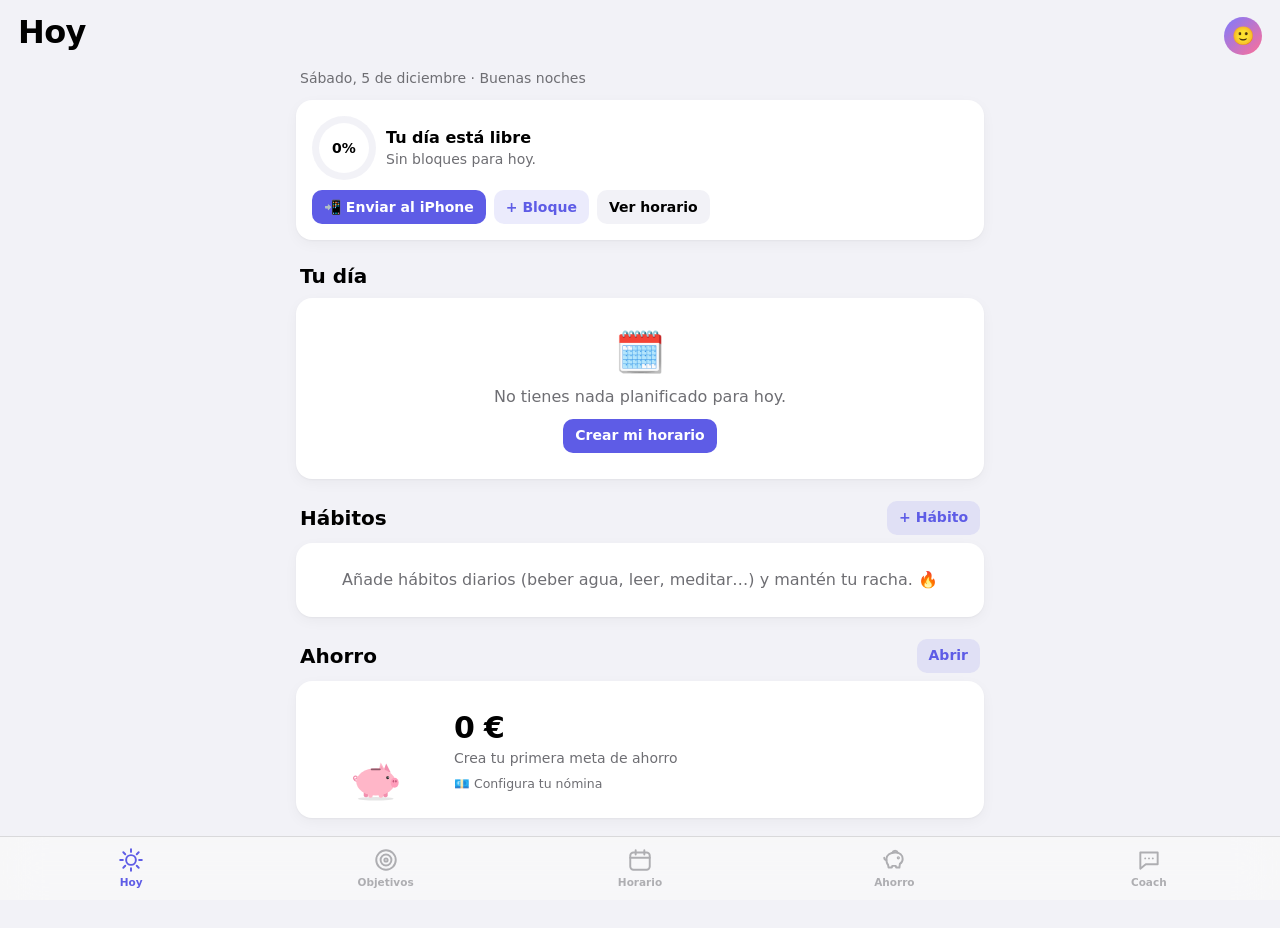
==== index.html @ 3416b12e "Primera versión de Mi Mejor Versión App web instalable (PWA) para iPhone: objetivos con tareas, hora" ====
<!doctype html>
<html lang="es">
<head>
  <meta charset="utf-8">
  <meta name="viewport" content="width=device-width, initial-scale=1, viewport-fit=cover">
  <title>Mi Mejor Versión</title>
  <meta name="description" content="Tus objetivos, tu horario, tu ahorro y tu coach personal.">
  <meta name="apple-mobile-web-app-capable" content="yes">
  <meta name="mobile-web-app-capable" content="yes">
  <meta name="apple-mobile-web-app-status-bar-style" content="default">
  <meta name="apple-mobile-web-app-title" content="Mejor Versión">
  <meta name="theme-color" content="#f2f2f7" media="(prefers-color-scheme: light)">
  <meta name="theme-color" content="#000000" media="(prefers-color-scheme: dark)">
  <link rel="manifest" href="manifest.webmanifest">
  <link rel="apple-touch-icon" href="icons/icon-180.png">
  <link rel="icon" type="image/png" sizes="192x192" href="icons/icon-192.png">
  <link rel="stylesheet" href="css/app.css">
</head>
<body>
  <header class="top">
    <h1 id="titulo">Hoy</h1>
    <a href="#perfil" class="avatar" id="avatar" aria-label="Perfil y ajustes">🙂</a>
  </header>

  <main id="vista" aria-live="polite"></main>

  <nav class="tabs" aria-label="Secciones">
    <a href="#hoy" data-ruta="hoy">
      <svg viewBox="0 0 24 24"><circle cx="12" cy="12" r="4.5"/><path d="M12 2v2.5M12 19.5V22M2 12h2.5M19.5 12H22M4.9 4.9l1.8 1.8M17.3 17.3l1.8 1.8M4.9 19.1l1.8-1.8M17.3 6.7l1.8-1.8"/></svg>
      <span>Hoy</span></a>
    <a href="#objetivos" data-ruta="objetivos">
      <svg viewBox="0 0 24 24"><circle cx="12" cy="12" r="9"/><circle cx="12" cy="12" r="5"/><circle cx="12" cy="12" r="1.5"/></svg>
      <span>Objetivos</span></a>
    <a href="#horario" data-ruta="horario">
      <svg viewBox="0 0 24 24"><rect x="3" y="5" width="18" height="16" rx="3"/><path d="M3 10h18M8 3v4M16 3v4"/></svg>
      <span>Horario</span></a>
    <a href="#ahorro" data-ruta="ahorro">
      <svg viewBox="0 0 24 24"><path d="M5 11c0-3.5 3.6-6 8-6s7 2.5 7 6c0 2-1 3.6-2.6 4.6L17 19h-3l-.4-1.6h-3.2L10 19H7l-.5-2.6C5.6 15.6 5 13.5 5 11z"/><path d="M3 10c0 1.2.8 2 2 2M10.5 5.3c.3-1 1.3-1.8 2.5-1.8s2.2.8 2.5 1.8"/><circle cx="16" cy="10" r=".6"/></svg>
      <span>Ahorro</span></a>
    <a href="#coach" data-ruta="coach">
      <svg viewBox="0 0 24 24"><path d="M4 5h16v11H9l-5 4z"/><path d="M8.5 10.5h.01M12 10.5h.01M15.5 10.5h.01"/></svg>
      <span>Coach</span></a>
  </nav>

  <script type="module" src="js/app.js"></script>
</body>
</html>
---- css/app.css ----
/* ===== Mi Mejor Versión — estilo iOS ===== */
:root {
  --bg: #f2f2f7;
  --card: #ffffff;
  --card2: #f2f2f7;
  --text: #000000;
  --text2: #6e6e73;
  --text3: #aeaeb2;
  --sep: rgba(60, 60, 67, 0.16);
  --accent: #5e5ce6;
  --accent-soft: rgba(94, 92, 230, 0.12);
  --green: #34c759;
  --red: #ff3b30;
  --orange: #ff9f0a;
  --yellow: #ffcc00;
  --tabbar: rgba(249, 249, 249, 0.86);
  --shadow: 0 1px 2px rgba(0, 0, 0, 0.04), 0 4px 14px rgba(0, 0, 0, 0.04);
  --radius: 16px;
  --safe-top: env(safe-area-inset-top, 0px);
  --safe-bottom: env(safe-area-inset-bottom, 0px);
  color-scheme: light;
}
@media (prefers-color-scheme: dark) {
  :root:not([data-tema="claro"]) {
    --bg: #000000; --card: #1c1c1e; --card2: #2c2c2e; --text: #ffffff; --text2: #98989f; --text3: #636366;
    --sep: rgba(84, 84, 88, 0.6); --accent: #7d7aff; --accent-soft: rgba(125, 122, 255, 0.18);
    --tabbar: rgba(22, 22, 24, 0.86); --shadow: none; color-scheme: dark;
  }
}
:root[data-tema="oscuro"] {
  --bg: #000000; --card: #1c1c1e; --card2: #2c2c2e; --text: #ffffff; --text2: #98989f; --text3: #636366;
  --sep: rgba(84, 84, 88, 0.6); --accent: #7d7aff; --accent-soft: rgba(125, 122, 255, 0.18);
  --tabbar: rgba(22, 22, 24, 0.86); --shadow: none; color-scheme: dark;
}

* { box-sizing: border-box; -webkit-tap-highlight-color: transparent; }
html, body { margin: 0; background: var(--bg); color: var(--text); }
body {
  font: 16px/1.4 -apple-system, BlinkMacSystemFont, "SF Pro Text", system-ui, "Segoe UI", Roboto, sans-serif;
  -webkit-font-smoothing: antialiased;
  min-height: 100dvh;
  overscroll-behavior-y: none;
}
body.no-scroll { overflow: hidden; }
a { color: var(--accent); text-decoration: none; }
h1, h2, h3, h4 { margin: 0; }
p { margin: 0 0 8px; }
img, svg { max-width: 100%; }
[hidden] { display: none !important; }
code { font: 13px ui-monospace, Menlo, monospace; background: var(--card2); padding: 1px 5px; border-radius: 5px; }

/* ----- Cabecera ----- */
.top {
  position: sticky; top: 0; z-index: 20;
  display: flex; align-items: flex-end; justify-content: space-between; gap: 12px;
  padding: calc(var(--safe-top) + 10px) 18px 10px;
  background: var(--bg);
}
.top h1 { font-size: 32px; font-weight: 800; letter-spacing: -0.02em; }
.avatar {
  width: 38px; height: 38px; border-radius: 50%; flex: none;
  display: grid; place-items: center; font-size: 18px; font-weight: 700;
  background: linear-gradient(135deg, #7d7aff, #ff6f96); color: #fff;
}

main { padding: 4px 16px calc(96px + var(--safe-bottom)); max-width: 720px; margin: 0 auto; }

/* ----- Barra de pestañas ----- */
.tabs {
  position: fixed; left: 0; right: 0; bottom: 0; z-index: 30;
  display: grid; grid-template-columns: repeat(5, 1fr);
  padding: 6px 4px calc(var(--safe-bottom) + 6px);
  background: var(--tabbar);
  -webkit-backdrop-filter: saturate(180%) blur(20px); backdrop-filter: saturate(180%) blur(20px);
  border-top: 0.5px solid var(--sep);
}
.tabs a { display: flex; flex-direction: column; align-items: center; gap: 2px; color: var(--text3); font-size: 10.5px; font-weight: 600; padding: 4px 0; min-height: 44px; }
.tabs svg { width: 26px; height: 26px; fill: none; stroke: currentColor; stroke-width: 1.8; stroke-linecap: round; stroke-linejoin: round; }
.tabs a.activa { color: var(--accent); }

/* ----- Tarjetas y secciones ----- */
.card { background: var(--card); border-radius: var(--radius); padding: 16px; margin-bottom: 14px; box-shadow: var(--shadow); }
.card.plano { padding: 0; overflow: hidden; }
.seccion { display: flex; align-items: center; justify-content: space-between; margin: 22px 4px 8px; gap: 8px; }
.seccion h2 { font-size: 20px; font-weight: 700; }
.sub { color: var(--text2); font-size: 14px; }
.mini { color: var(--text2); font-size: 12.5px; }
.grande { font-size: 30px; font-weight: 800; letter-spacing: -0.02em; }
.fila { display: flex; align-items: center; gap: 10px; }
.fila.sep { justify-content: space-between; }
.wrap { flex-wrap: wrap; }
.grid2 { display: grid; grid-template-columns: 1fr 1fr; gap: 10px; }
.grid3 { display: grid; grid-template-columns: repeat(3, 1fr); gap: 8px; }
.centro { text-align: center; }
.verde { color: var(--green); } .rojo { color: var(--red); } .naranja { color: var(--orange); }
.vacio { text-align: center; color: var(--text2); padding: 26px 12px; }
.vacio .ico { font-size: 40px; display: block; margin-bottom: 6px; }

/* Listas tipo iOS */
.lista { list-style: none; margin: 0; padding: 0; }
.lista > li { display: flex; align-items: center; gap: 12px; padding: 12px 16px; min-height: 48px; border-bottom: 0.5px solid var(--sep); }
.lista > li:last-child { border-bottom: 0; }
.lista .grow { flex: 1; min-width: 0; }
.lista .t { font-weight: 600; overflow-wrap: anywhere; }
.toque { cursor: pointer; }
.toque:active { background: var(--card2); }

/* ----- Botones ----- */
button { font: inherit; color: inherit; }
.btn {
  display: inline-flex; align-items: center; justify-content: center; gap: 6px;
  min-height: 44px; padding: 10px 18px; border: 0; border-radius: 12px; cursor: pointer;
  background: var(--accent); color: #fff; font-weight: 600; font-size: 16px; text-align: center;
  transition: transform .12s, opacity .12s;
}
.btn:active { transform: scale(0.97); opacity: .85; }
.btn:disabled { opacity: .5; }
.btn.sec { background: var(--accent-soft); color: var(--accent); }
.btn.gris { background: var(--card2); color: var(--text); }
.btn.peligro { background: rgba(255, 59, 48, .12); color: var(--red); }
.btn.verde { background: var(--green); color: #fff; }
.btn.chico { min-height: 34px; padding: 6px 12px; font-size: 14px; border-radius: 10px; }
.btn.ancho { width: 100%; }
.btn-icon { border: 0; background: var(--card2); color: var(--text2); width: 32px; height: 32px; border-radius: 50%; cursor: pointer; display: grid; place-items: center; font-size: 15px; flex: none; }
.acciones { display: flex; gap: 8px; flex-wrap: wrap; margin-top: 10px; }
.fab {
  position: fixed; right: 18px; bottom: calc(var(--safe-bottom) + 76px); z-index: 25;
  width: 56px; height: 56px; border-radius: 50%; border: 0; font-size: 28px; color: #fff; cursor: pointer;
  background: linear-gradient(135deg, #7d7aff, #5e5ce6); box-shadow: 0 6px 20px rgba(94, 92, 230, .4);
}

.chip {
  display: inline-flex; align-items: center; gap: 4px; border: 0; cursor: pointer;
  padding: 7px 12px; border-radius: 999px; background: var(--card); color: var(--text); font-size: 14px; font-weight: 500;
  box-shadow: var(--shadow); white-space: nowrap;
}
.chip.activa { background: var(--accent); color: #fff; }
.chips { display: flex; gap: 8px; overflow-x: auto; padding: 2px 2px 8px; scrollbar-width: none; }
.chips::-webkit-scrollbar { display: none; }
.badge { display: inline-block; font-size: 11.5px; font-weight: 700; padding: 2px 8px; border-radius: 999px; background: var(--accent-soft); color: var(--accent); }
.badge.verde { background: rgba(52, 199, 89, .15); color: var(--green); }
.badge.rojo { background: rgba(255, 59, 48, .14); color: var(--red); }
.badge.naranja { background: rgba(255, 159, 10, .16); color: var(--orange); }

/* Control segmentado */
.seg { display: flex; background: var(--card2); border-radius: 10px; padding: 2px; margin-bottom: 12px; }
.seg button { flex: 1; border: 0; background: none; padding: 7px 4px; border-radius: 8px; font-size: 14px; font-weight: 600; color: var(--text); cursor: pointer; }
.seg button.activa { background: var(--card); box-shadow: 0 1px 4px rgba(0, 0, 0, .12); }

/* ----- Formularios ----- */
.campo { display: block; margin-bottom: 12px; }
.campo > span { display: block; font-size: 13px; font-weight: 600; color: var(--text2); margin: 0 4px 5px; }
input, select, textarea {
  width: 100%; font: inherit; font-size: 16px; color: var(--text);
  background: var(--card2); border: 1px solid transparent; border-radius: 11px; padding: 11px 12px; outline: none;
  -webkit-appearance: none; appearance: none;
}
select { background-image: linear-gradient(45deg, transparent 50%, var(--text2) 50%), linear-gradient(135deg, var(--text2) 50%, transparent 50%); background-position: calc(100% - 18px) 50%, calc(100% - 13px) 50%; background-size: 5px 5px; background-repeat: no-repeat; padding-right: 32px; }
input:focus, select:focus, textarea:focus { border-color: var(--accent); }
textarea { min-height: 84px; resize: vertical; }
input[type="checkbox"] { width: auto; }
.switch { display: flex; align-items: center; justify-content: space-between; gap: 12px; padding: 8px 4px; margin-bottom: 6px; }
.switch input { appearance: none; -webkit-appearance: none; width: 51px; height: 31px; border-radius: 999px; background: var(--card2); position: relative; cursor: pointer; transition: background .2s; padding: 0; border: 0; flex: none; }
.switch input::after { content: ''; position: absolute; top: 2px; left: 2px; width: 27px; height: 27px; border-radius: 50%; background: #fff; box-shadow: 0 2px 4px rgba(0, 0, 0, .2); transition: transform .2s; }
.switch input:checked { background: var(--green); }
.switch input:checked::after { transform: translateX(20px); }

/* Check redondo */
.check { width: 28px; height: 28px; border-radius: 50%; border: 2px solid var(--text3); background: none; flex: none; cursor: pointer; display: grid; place-items: center; color: #fff; font-size: 15px; padding: 0; }
.check.on { background: var(--green); border-color: var(--green); }

/* ----- Progreso ----- */
.barra { height: 8px; border-radius: 999px; background: var(--card2); overflow: hidden; }
.sheet .barra { background: var(--sep); }
.grande .sub { font-weight: 500; letter-spacing: 0; }
.barra > i { display: block; height: 100%; border-radius: inherit; background: var(--accent); transition: width .5s ease; }
.anillo { --p: 0; width: 64px; height: 64px; border-radius: 50%; flex: none; display: grid; place-items: center;
  background: conic-gradient(var(--accent) calc(var(--p) * 1%), var(--card2) 0); }
.anillo > span { width: 50px; height: 50px; border-radius: 50%; background: var(--card); display: grid; place-items: center; font-weight: 800; font-size: 14px; }

/* ----- Línea de tiempo de bloques ----- */
.bloques { display: flex; flex-direction: column; gap: 8px; }
.bloque {
  display: flex; align-items: center; gap: 12px; padding: 12px 14px; border-radius: 14px;
  background: var(--card); box-shadow: var(--shadow); border-left: 5px solid var(--c, var(--accent)); cursor: pointer;
}
.bloque .hora { font-variant-numeric: tabular-nums; font-size: 13px; color: var(--text2); width: 48px; flex: none; line-height: 1.25; }
.bloque .hora b { color: var(--text); font-size: 15px; display: block; }
.bloque .grow { flex: 1; min-width: 0; }
.bloque .t { font-weight: 600; }
.bloque .frase { font-size: 13px; color: var(--text2); font-style: italic; margin-top: 2px; }
.bloque.hecho { opacity: .55; }
.bloque.hecho .t { text-decoration: line-through; }
.bloque.ahora { outline: 2px solid var(--accent); box-shadow: 0 6px 20px rgba(94, 92, 230, .25); }
.bloque .tags { display: flex; gap: 4px; margin-top: 4px; flex-wrap: wrap; }
.etiqueta-ahora { font-size: 11px; font-weight: 800; color: var(--accent); text-transform: uppercase; letter-spacing: .04em; }
.dia-titulo { font-weight: 700; margin: 16px 4px 8px; display: flex; justify-content: space-between; align-items: baseline; }
.dia-titulo.hoy { color: var(--accent); }

/* Disponibilidad */
.franja { display: flex; gap: 6px; align-items: center; margin-bottom: 6px; }
.franja input { padding: 8px; }

/* ----- Coach (chat) ----- */
.chat { display: flex; flex-direction: column; gap: 10px; padding-bottom: 130px; }
.msg { max-width: 86%; padding: 10px 14px; border-radius: 20px; line-height: 1.45; overflow-wrap: anywhere; }
.msg.user { align-self: flex-end; background: var(--accent); color: #fff; border-bottom-right-radius: 6px; }
.msg.model { align-self: flex-start; background: var(--card); border-bottom-left-radius: 6px; box-shadow: var(--shadow); }
.msg.error { align-self: center; background: rgba(255, 59, 48, .12); color: var(--red); font-size: 14px; text-align: center; }
.msg p:last-child { margin-bottom: 0; }
.msg ul, .msg ol { margin: 4px 0 8px; padding-left: 20px; }
.msg h2, .msg h3, .msg h4 { font-size: 16px; margin: 6px 0 4px; }
.accion { margin-top: 8px; padding: 10px; border-radius: 12px; background: var(--card2); font-size: 14px; }
.accion .acciones { margin-top: 6px; }
.accion.aplicada { opacity: .7; }
.escribiendo span { display: inline-block; width: 7px; height: 7px; margin: 0 2px; border-radius: 50%; background: var(--text3); animation: puntos 1.2s infinite; }
.escribiendo span:nth-child(2) { animation-delay: .15s; } .escribiendo span:nth-child(3) { animation-delay: .3s; }
@keyframes puntos { 0%, 60%, 100% { transform: translateY(0); opacity: .5; } 30% { transform: translateY(-5px); opacity: 1; } }
.entrada {
  position: fixed; left: 0; right: 0; bottom: calc(var(--safe-bottom) + 62px); z-index: 24;
  padding: 8px 12px; background: var(--bg);
}
.entrada .chips { padding-bottom: 6px; }
.entrada form { display: flex; gap: 8px; align-items: flex-end; max-width: 720px; margin: 0 auto; }
.entrada textarea { min-height: 44px; max-height: 140px; border-radius: 22px; padding: 11px 16px; resize: none; background: var(--card); box-shadow: var(--shadow); }
.entrada .btn { border-radius: 50%; width: 44px; padding: 0; flex: none; font-size: 20px; }

/* ----- Hoja inferior ----- */
.sheet-back { position: fixed; inset: 0; z-index: 100; background: rgba(0, 0, 0, 0); transition: background .25s; display: flex; align-items: flex-end; justify-content: center; }
.sheet-back.open { background: rgba(0, 0, 0, .38); }
.sheet {
  width: 100%; max-width: 720px; max-height: 92dvh; display: flex; flex-direction: column;
  background: var(--bg); border-radius: 22px 22px 0 0; transform: translateY(100%); transition: transform .28s cubic-bezier(.2, .8, .2, 1);
}
.sheet-back.open .sheet { transform: none; }
.sheet-head { display: flex; align-items: center; justify-content: space-between; gap: 10px; padding: 16px 18px 8px; }
.sheet-head h2 { font-size: 19px; font-weight: 700; }
.sheet-body { overflow-y: auto; padding: 6px 16px calc(var(--safe-bottom) + 22px); -webkit-overflow-scrolling: touch; }

/* ----- Aviso flotante ----- */
.toast {
  position: fixed; left: 50%; top: calc(var(--safe-top) + 12px); z-index: 300; transform: translate(-50%, -30px); opacity: 0;
  background: rgba(30, 30, 32, .94); color: #fff; padding: 12px 18px; border-radius: 16px; font-weight: 600; font-size: 15px;
  max-width: calc(100% - 32px); text-align: center; transition: transform .3s, opacity .3s; pointer-events: none;
}
.toast.show { transform: translate(-50%, 0); opacity: 1; }

/* ----- Ahorro ----- */
.hero-ahorro { display: flex; align-items: center; gap: 14px; }
.hero-ahorro .cerdito-caja { width: 128px; flex: none; margin: 0; }
.metas { display: grid; grid-template-columns: repeat(2, 1fr); gap: 12px; }
.meta { background: var(--card); border-radius: var(--radius); padding: 12px; box-shadow: var(--shadow); cursor: pointer; text-align: center; display: flex; flex-direction: column; gap: 4px; }
.meta .t { font-weight: 700; overflow-wrap: anywhere; }
.cat-barra { display: flex; align-items: center; gap: 10px; margin-bottom: 10px; }
.cat-barra .grow { flex: 1; min-width: 0; }
.cat-barra .barra { margin-top: 4px; height: 6px; }
.regla { display: grid; grid-template-columns: repeat(3, 1fr); gap: 8px; text-align: center; }
.regla > div { background: var(--card2); border-radius: 12px; padding: 10px 6px; }
.regla b { display: block; font-size: 18px; }
.rec { display: flex; gap: 12px; align-items: flex-start; }
.rec .ico { font-size: 26px; line-height: 1; flex: none; }
.rec .t { font-weight: 700; margin-bottom: 2px; }
.rec p { font-size: 14px; color: var(--text2); margin: 0; }
.teclado-cats { display: grid; grid-template-columns: repeat(4, 1fr); gap: 8px; margin-bottom: 12px; }
.teclado-cats button { border: 2px solid transparent; background: var(--card); border-radius: 12px; padding: 8px 2px; font-size: 11px; cursor: pointer; display: flex; flex-direction: column; align-items: center; gap: 2px; color: var(--text); }
.teclado-cats button b { font-size: 22px; font-weight: 400; }
.teclado-cats button.activa { border-color: var(--accent); background: var(--accent-soft); }
.importe-input { font-size: 40px; font-weight: 800; text-align: center; background: none; padding: 4px; }

/* ----- Cerdito ----- */
/* La caja tiene la proporción del dibujo; a escala máxima (1,4) el cerdito la llena justo. */
.cerdito-caja { position: relative; width: 100%; aspect-ratio: 11 / 9; margin: 0 auto; }
.cerdito { position: absolute; inset: 0; display: flex; align-items: flex-end; justify-content: center; }
.cerdito-in { width: calc(100% / 1.4); transform: scale(var(--s, 1)); transform-origin: 50% 100%; transition: transform .7s cubic-bezier(.34, 1.56, .64, 1); }
.cerdito-in svg { display: block; width: 100%; height: auto; overflow: visible; }
.cerdito.rebote .cerdito-in { animation: rebote .7s cubic-bezier(.34, 1.56, .64, 1); }
@keyframes rebote { 0% { transform: scale(calc(var(--s) * .9)); } 45% { transform: scale(calc(var(--s) * 1.12), calc(var(--s) * .92)); } 70% { transform: scale(calc(var(--s) * .97), calc(var(--s) * 1.04)); } 100% { transform: scale(var(--s)); } }
.cerdito.etapa-4 .destellos, .cerdito.etapa-5 .destellos { animation: brillar 1.8s ease-in-out infinite; }
@keyframes brillar { 0%, 100% { opacity: .2; } 50% { opacity: 1; } }
.cerdito.etapa-5 .corona { animation: flotar 2.4s ease-in-out infinite; transform-origin: 152px 20px; }
@keyframes flotar { 0%, 100% { transform: translateY(0) rotate(-3deg); } 50% { transform: translateY(-3px) rotate(3deg); } }
.moneda-cae {
  position: absolute; left: 50%; top: -30px; width: 26px; height: 26px; margin-left: -13px; border-radius: 50%; z-index: 2;
  background: radial-gradient(circle at 35% 35%, #fff2a8, #ffcc33 55%, #e0a52a); color: #b07d16; font-weight: 800; font-size: 14px;
  display: grid; place-items: center; box-shadow: 0 2px 6px rgba(0, 0, 0, .2); animation: caer .65s cubic-bezier(.55, 0, .9, .6) forwards;
}
@keyframes caer { 0% { transform: translateY(-20px) rotateY(0); opacity: 0; } 20% { opacity: 1; } 100% { transform: translateY(46px) rotateY(540deg) scale(.5); opacity: 0; } }
.celebracion { position: fixed; inset: 0; pointer-events: none; z-index: 250; overflow: hidden; }
.celebracion i { position: absolute; top: -12px; width: 9px; height: 14px; border-radius: 2px; animation: confeti 2.4s cubic-bezier(.2, .6, .4, 1) forwards; }
@keyframes confeti { to { transform: translateY(105vh) rotate(var(--r)); opacity: .9; } }

/* ----- Hábitos ----- */
.habitos { display: flex; gap: 10px; overflow-x: auto; padding: 2px 2px 8px; scrollbar-width: none; }
.habitos::-webkit-scrollbar { display: none; }
.habito { flex: none; width: 92px; background: var(--card); border-radius: 16px; padding: 12px 8px; text-align: center; box-shadow: var(--shadow); cursor: pointer; border: 2px solid transparent; }
.habito.on { border-color: var(--green); background: rgba(52, 199, 89, .1); }
.habito .e { font-size: 28px; }
.habito .t { font-size: 12.5px; font-weight: 600; line-height: 1.2; margin: 4px 0 2px; overflow-wrap: anywhere; }
.habito .r { font-size: 12px; color: var(--orange); font-weight: 700; }

/* ----- Guía y textos largos ----- */
.prosa h2 { font-size: 20px; margin: 18px 0 8px; } .prosa h3 { font-size: 17px; margin: 16px 0 6px; } .prosa h4 { font-size: 15px; margin: 12px 0 4px; }
.prosa ol, .prosa ul { padding-left: 22px; margin: 6px 0 10px; } .prosa li { margin-bottom: 6px; }
.prosa .nota, .nota { background: var(--accent-soft); border-radius: 12px; padding: 10px 12px; font-size: 14px; }
.aviso { background: rgba(255, 159, 10, .14); border-radius: 12px; padding: 10px 12px; font-size: 14px; margin-bottom: 10px; }

.cargando { display: flex; align-items: center; justify-content: center; gap: 10px; padding: 24px; color: var(--text2); }
.spinner { width: 22px; height: 22px; border-radius: 50%; border: 3px solid var(--card2); border-top-color: var(--accent); animation: girar .8s linear infinite; }
@keyframes girar { to { transform: rotate(360deg); } }

@media (min-width: 600px) { .metas { grid-template-columns: repeat(3, 1fr); } }

@media (prefers-reduced-motion: reduce) {
  *, *::before, *::after { animation-duration: .01ms !important; animation-iteration-count: 1 !important; transition-duration: .01ms !important; }
  .celebracion { display: none; }
}
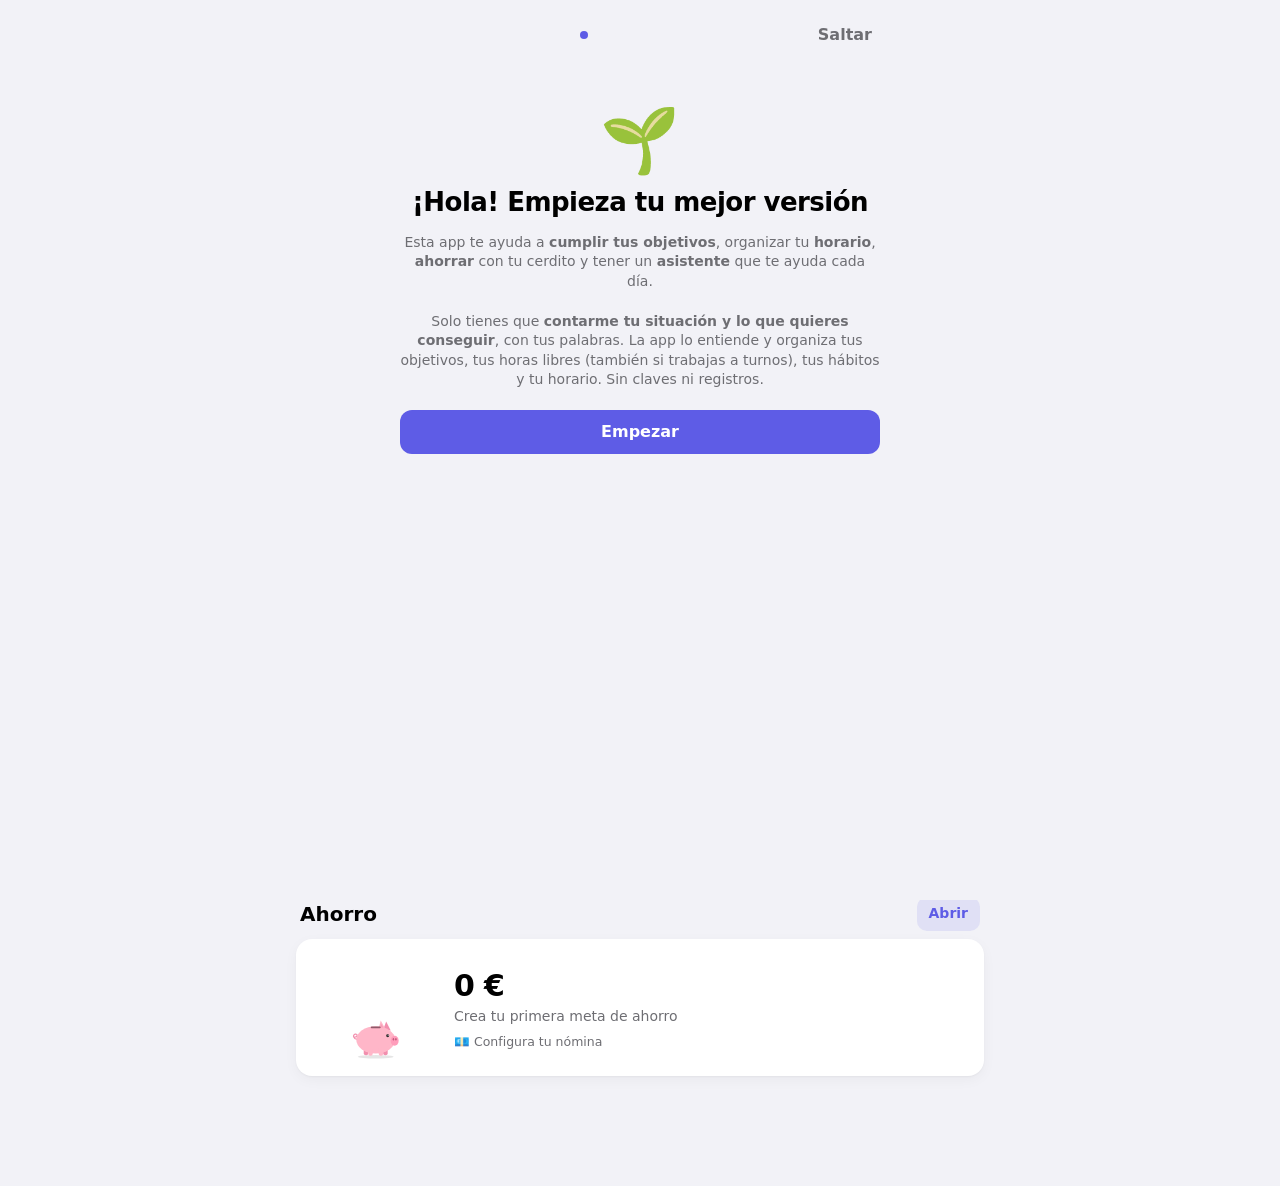
==== commit f17b5b50: "Asistente propio sin IA en lugar del coach de Gemini - js/agente.js entiende órdenes con tus palabra" ====
--- a/index.html
+++ b/index.html
@@ -4,7 +4,7 @@
   <meta charset="utf-8">
   <meta name="viewport" content="width=device-width, initial-scale=1, viewport-fit=cover">
   <title>Mi Mejor Versión</title>
-  <meta name="description" content="Tus objetivos, tu horario, tu ahorro y tu coach personal.">
+  <meta name="description" content="Tus objetivos, tu horario, tu ahorro y tu asistente personal.">
   <meta name="apple-mobile-web-app-capable" content="yes">
   <meta name="mobile-web-app-capable" content="yes">
   <meta name="apple-mobile-web-app-status-bar-style" content="default">
@@ -37,9 +37,9 @@
     <a href="#ahorro" data-ruta="ahorro">
       <svg viewBox="0 0 24 24"><path d="M5 11c0-3.5 3.6-6 8-6s7 2.5 7 6c0 2-1 3.6-2.6 4.6L17 19h-3l-.4-1.6h-3.2L10 19H7l-.5-2.6C5.6 15.6 5 13.5 5 11z"/><path d="M3 10c0 1.2.8 2 2 2M10.5 5.3c.3-1 1.3-1.8 2.5-1.8s2.2.8 2.5 1.8"/><circle cx="16" cy="10" r=".6"/></svg>
       <span>Ahorro</span></a>
-    <a href="#coach" data-ruta="coach">
+    <a href="#asistente" data-ruta="asistente">
       <svg viewBox="0 0 24 24"><path d="M4 5h16v11H9l-5 4z"/><path d="M8.5 10.5h.01M12 10.5h.01M15.5 10.5h.01"/></svg>
-      <span>Coach</span></a>
+      <span>Asistente</span></a>
   </nav>
 
   <script type="module" src="js/app.js"></script>
--- a/css/app.css
+++ b/css/app.css
@@ -165,6 +165,9 @@
 .switch input:checked { background: var(--green); }
 .switch input:checked::after { transform: translateX(20px); }
 
+/* Casilla para elegir qué aplicar (vista previa del plan) */
+.elegir { appearance: auto; -webkit-appearance: checkbox; width: 22px; height: 22px; padding: 0; margin: 1px 0 0; flex: none; accent-color: var(--accent); cursor: pointer; }
+
 /* Check redondo */
 .check { width: 28px; height: 28px; border-radius: 50%; border: 2px solid var(--text3); background: none; flex: none; cursor: pointer; display: grid; place-items: center; color: #fff; font-size: 15px; padding: 0; }
 .check.on { background: var(--green); border-color: var(--green); }
@@ -175,7 +178,7 @@
 .grande .sub { font-weight: 500; letter-spacing: 0; }
 .barra > i { display: block; height: 100%; border-radius: inherit; background: var(--accent); transition: width .5s ease; }
 .anillo { --p: 0; width: 64px; height: 64px; border-radius: 50%; flex: none; display: grid; place-items: center;
-  background: conic-gradient(var(--accent) calc(var(--p) * 1%), var(--card2) 0); }
+  background: conic-gradient(var(--accent) calc(var(--p) * 1%), var(--accent-soft) 0); }
 .anillo > span { width: 50px; height: 50px; border-radius: 50%; background: var(--card); display: grid; place-items: center; font-weight: 800; font-size: 14px; }
 
 /* ----- Línea de tiempo de bloques ----- */
@@ -213,6 +216,10 @@
 .accion { margin-top: 8px; padding: 10px; border-radius: 12px; background: var(--card2); font-size: 14px; }
 .accion .acciones { margin-top: 6px; }
 .accion.aplicada { opacity: .7; }
+.btn-deshacer { border: 0; background: none; color: var(--accent); font-size: 13px; font-weight: 600; cursor: pointer; padding: 2px 0; }
+.respuesta-asistente { margin-top: 10px; background: var(--card2); border-radius: 14px; padding: 10px 12px; font-size: 14px; }
+.respuesta-asistente p:last-child { margin-bottom: 0; }
+.respuesta-asistente ul { padding-left: 18px; margin: 4px 0; }
 .escribiendo span { display: inline-block; width: 7px; height: 7px; margin: 0 2px; border-radius: 50%; background: var(--text3); animation: puntos 1.2s infinite; }
 .escribiendo span:nth-child(2) { animation-delay: .15s; } .escribiendo span:nth-child(3) { animation-delay: .3s; }
 @keyframes puntos { 0%, 60%, 100% { transform: translateY(0); opacity: .5; } 30% { transform: translateY(-5px); opacity: 1; } }
@@ -304,6 +311,79 @@
 .prosa .nota, .nota { background: var(--accent-soft); border-radius: 12px; padding: 10px 12px; font-size: 14px; }
 .aviso { background: rgba(255, 159, 10, .14); border-radius: 12px; padding: 10px 12px; font-size: 14px; margin-bottom: 10px; }
 
+/* ----- Progreso: gráfica, leyenda, logros y calendario ----- */
+.grafica { display: block; width: 100%; height: auto; margin-top: 10px; overflow: visible; }
+.g-rejilla { stroke: var(--sep); stroke-width: 1; }
+.g-eje { fill: var(--text2); font-size: 9px; font-weight: 600; }
+.g-eje.hoy { fill: var(--accent); }
+.g-barra.alta, .leyenda i.alta { fill: var(--green); background: var(--green); }
+.g-barra.media, .leyenda i.media { fill: var(--accent); background: var(--accent); }
+.g-barra.baja, .leyenda i.baja { fill: var(--orange); background: var(--orange); }
+.g-vacio { fill: var(--text3); }
+.g-linea { fill: none; stroke: var(--text); stroke-width: 2; stroke-linecap: round; stroke-linejoin: round; opacity: .55; }
+.leyenda { display: flex; flex-wrap: wrap; gap: 4px 12px; margin-top: 8px; font-size: 12px; color: var(--text2); }
+.leyenda span { display: inline-flex; align-items: center; gap: 5px; }
+.leyenda i { width: 10px; height: 10px; border-radius: 3px; display: inline-block; }
+.leyenda i.linea { height: 2px; border-radius: 2px; width: 14px; background: var(--text); opacity: .55; }
+.regla .mini { display: block; }
+
+.medallas { display: grid; grid-template-columns: repeat(3, 1fr); gap: 10px; }
+.medalla { background: var(--card); border-radius: var(--radius); padding: 12px 6px; text-align: center; box-shadow: var(--shadow); }
+.medalla .ico { font-size: 32px; line-height: 1.1; }
+.medalla .t { font-weight: 700; font-size: 13px; margin: 4px 0 2px; overflow-wrap: anywhere; }
+.medalla .mini { font-size: 11px; line-height: 1.25; }
+.medalla.bloqueada .ico { filter: grayscale(1); opacity: .35; }
+.medalla.bloqueada .t { color: var(--text2); }
+
+.calendario { display: grid; grid-template-columns: repeat(7, 1fr); gap: 6px; text-align: center; }
+.calendario > b { font-size: 12px; color: var(--text2); }
+.cal-dia { aspect-ratio: 1; border: 0; border-radius: 50%; background: var(--card2); color: var(--text); font-size: 14px; font-weight: 600; cursor: pointer; padding: 0; }
+.cal-dia.on { background: var(--green); color: #fff; }
+.cal-dia.hoy { outline: 2px solid var(--accent); outline-offset: 1px; }
+.cal-dia.antes:not(.on) { background: none; color: var(--text3); }
+.cal-dia:disabled { background: none; color: var(--text3); cursor: default; }
+
+.aviso-card { border-left: 5px solid var(--accent); }
+.aviso-card.naranja { border-left-color: var(--orange); }
+
+/* ----- Modo concentración ----- */
+.foco, .bienvenida {
+  position: fixed; inset: 0; z-index: 90; background: var(--bg); overflow-y: auto;
+  padding: calc(var(--safe-top) + 16px) 20px calc(var(--safe-bottom) + 24px);
+}
+.foco { z-index: 150; display: flex; align-items: center; justify-content: center; }
+.foco-cerrar { position: absolute; top: calc(var(--safe-top) + 14px); right: 16px; }
+.foco-centro { width: 100%; max-width: 420px; text-align: center; display: flex; flex-direction: column; align-items: center; gap: 12px; }
+.foco-titulo { font-size: 26px; font-weight: 800; letter-spacing: -0.02em; overflow-wrap: anywhere; }
+.foco-opciones { display: flex; flex-direction: column; gap: 10px; width: 100%; margin-top: 8px; }
+.foco-anillo { --p: 0; width: 240px; height: 240px; flex: none; border-radius: 50%; display: grid; place-items: center; margin: 10px 0;
+  background: conic-gradient(var(--accent) calc(var(--p) * 1%), var(--accent-soft) 0); }
+.foco-anillo.descanso { background: conic-gradient(var(--green) calc(var(--p) * 1%), var(--accent-soft) 0); }
+.foco-tiempo { width: 208px; height: 208px; border-radius: 50%; background: var(--bg); display: grid; place-items: center;
+  font-size: 58px; font-weight: 800; font-variant-numeric: tabular-nums; letter-spacing: -0.03em; }
+
+/* ----- Bienvenida ----- */
+.b-arriba { display: flex; align-items: center; justify-content: space-between; gap: 10px; max-width: 480px; margin: 0 auto 18px; }
+.b-puntos { display: flex; gap: 6px; }
+.b-puntos i { width: 8px; height: 8px; border-radius: 50%; background: var(--card2); }
+.b-puntos i.on { background: var(--accent); }
+.b-saltar { border: 0; background: none; color: var(--text2); font-weight: 600; cursor: pointer; padding: 8px; }
+.b-cuerpo { max-width: 480px; margin: 0 auto; text-align: center; display: flex; flex-direction: column; gap: 12px; }
+.b-cuerpo h2 { font-size: 26px; font-weight: 800; letter-spacing: -0.02em; }
+.b-cuerpo .campo { text-align: left; margin: 0; }
+.b-ico { font-size: 64px; line-height: 1; margin-top: 4vh; }
+.b-opciones { display: flex; flex-direction: column; gap: 8px; }
+.b-opcion { border: 2px solid transparent; background: var(--card); border-radius: 14px; padding: 12px 14px; text-align: left; cursor: pointer;
+  display: flex; flex-direction: column; gap: 2px; box-shadow: var(--shadow); color: var(--text); }
+.b-opcion.activa { border-color: var(--accent); background: var(--accent-soft); }
+
+/* ----- Aviso de versión nueva ----- */
+.banner-version {
+  position: fixed; left: 50%; transform: translateX(-50%); bottom: calc(var(--safe-bottom) + 74px); z-index: 60;
+  border: 0; border-radius: 999px; padding: 12px 20px; background: var(--accent); color: #fff; font-size: 15px; cursor: pointer;
+  box-shadow: 0 6px 20px rgba(94, 92, 230, .4); white-space: nowrap; max-width: calc(100% - 32px);
+}
+
 .cargando { display: flex; align-items: center; justify-content: center; gap: 10px; padding: 24px; color: var(--text2); }
 .spinner { width: 22px; height: 22px; border-radius: 50%; border: 3px solid var(--card2); border-top-color: var(--accent); animation: girar .8s linear infinite; }
 @keyframes girar { to { transform: rotate(360deg); } }
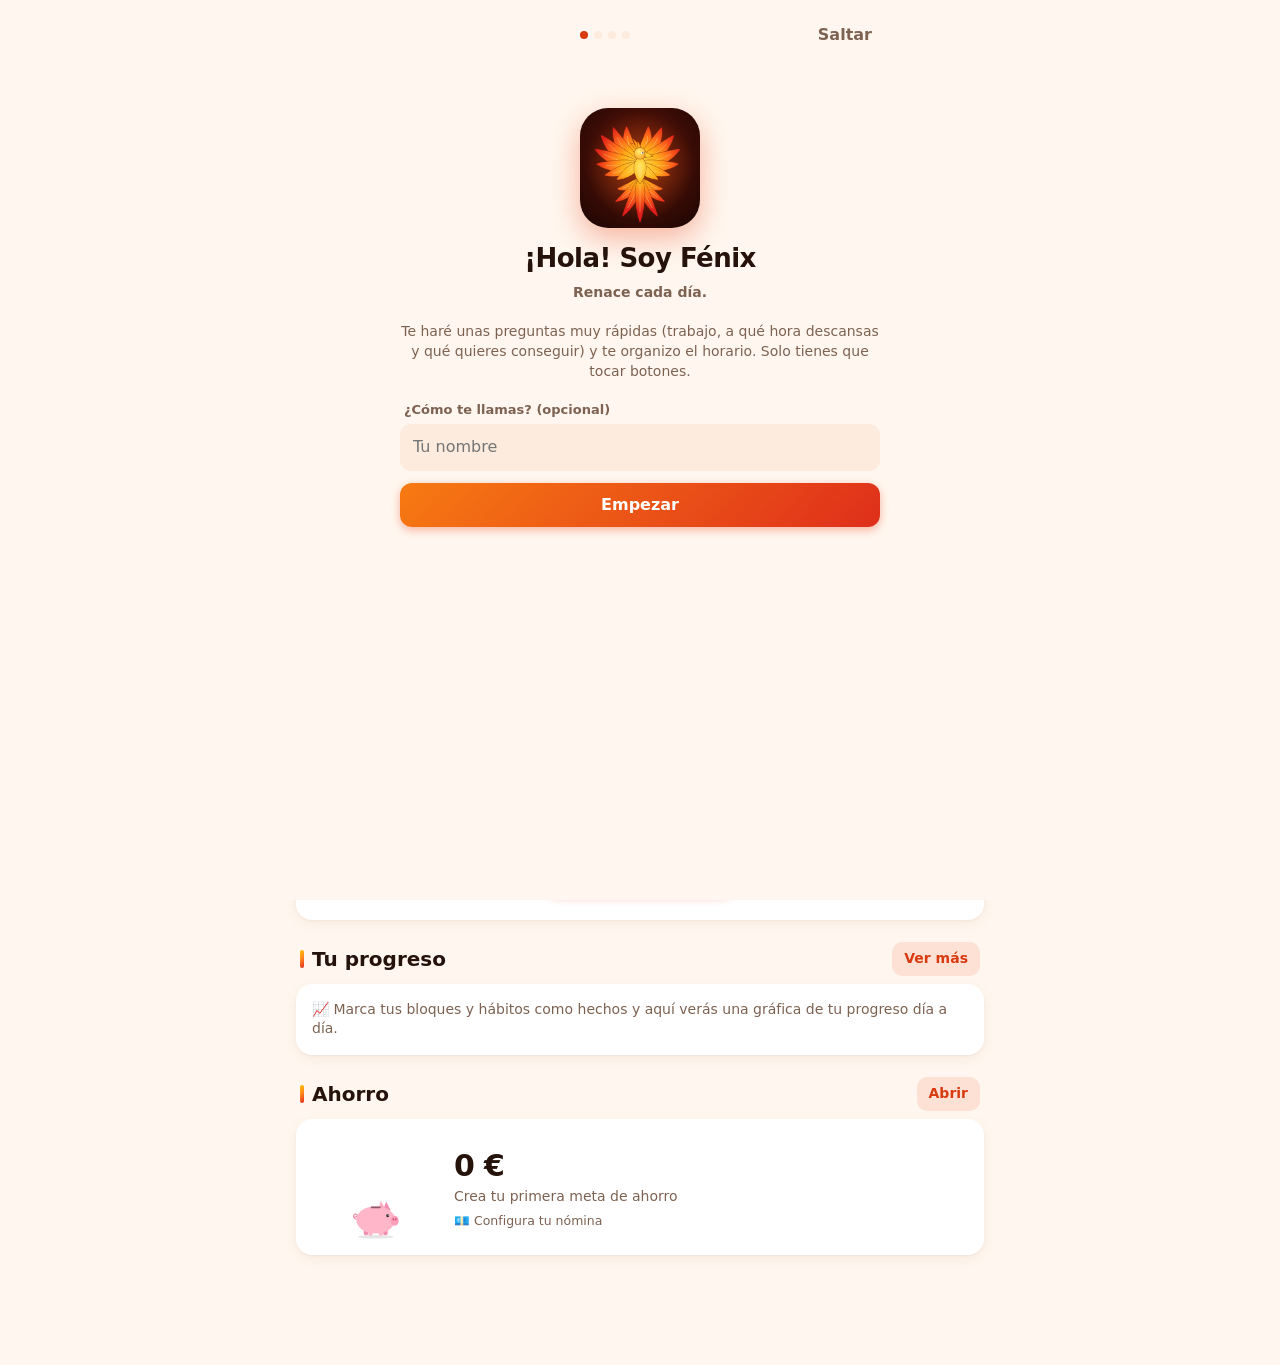
==== commit 08988f9d: "App renombrada a Fénix: logo de fénix, paleta de fuego y rediseño visual Co-Authored-By: Claude Sonn" ====
--- a/index.html
+++ b/index.html
@@ -3,22 +3,26 @@
 <head>
   <meta charset="utf-8">
   <meta name="viewport" content="width=device-width, initial-scale=1, viewport-fit=cover">
-  <title>Mi Mejor Versión</title>
-  <meta name="description" content="Tus objetivos, tu horario, tu ahorro y tu asistente personal.">
+  <title>Fénix</title>
+  <meta name="description" content="Fénix: renace cada día. Tus objetivos, tu horario, tu ahorro y tu asistente personal.">
   <meta name="apple-mobile-web-app-capable" content="yes">
   <meta name="mobile-web-app-capable" content="yes">
   <meta name="apple-mobile-web-app-status-bar-style" content="default">
-  <meta name="apple-mobile-web-app-title" content="Mejor Versión">
-  <meta name="theme-color" content="#f2f2f7" media="(prefers-color-scheme: light)">
-  <meta name="theme-color" content="#000000" media="(prefers-color-scheme: dark)">
+  <meta name="apple-mobile-web-app-title" content="Fénix">
+  <meta name="theme-color" content="#fff7ef" media="(prefers-color-scheme: light)">
+  <meta name="theme-color" content="#130a07" media="(prefers-color-scheme: dark)">
   <link rel="manifest" href="manifest.webmanifest">
   <link rel="apple-touch-icon" href="icons/icon-180.png">
+  <link rel="icon" type="image/svg+xml" href="icons/fenix.svg">
   <link rel="icon" type="image/png" sizes="192x192" href="icons/icon-192.png">
   <link rel="stylesheet" href="css/app.css">
 </head>
 <body>
   <header class="top">
-    <h1 id="titulo">Hoy</h1>
+    <div class="marca">
+      <img src="icons/icon-192.png" alt="" width="46" height="46">
+      <div><span class="nombre">FÉNIX</span><h1 id="titulo">Hoy</h1></div>
+    </div>
     <a href="#perfil" class="avatar" id="avatar" aria-label="Perfil y ajustes">🙂</a>
   </header>
 
@@ -26,7 +30,7 @@
 
   <nav class="tabs" aria-label="Secciones">
     <a href="#hoy" data-ruta="hoy">
-      <svg viewBox="0 0 24 24"><circle cx="12" cy="12" r="4.5"/><path d="M12 2v2.5M12 19.5V22M2 12h2.5M19.5 12H22M4.9 4.9l1.8 1.8M17.3 17.3l1.8 1.8M4.9 19.1l1.8-1.8M17.3 6.7l1.8-1.8"/></svg>
+      <svg viewBox="0 0 24 24"><path d="M12 2.5c.6 3.3 5.5 5.6 5.5 10.4a5.5 5.5 0 0 1-11 0c0-2.2 1-3.6 2.1-4.7.2 1.6.9 2.5 1.8 2.9C10.2 8.6 10.4 5 12 2.5z"/><path d="M12 21c-1.5 0-2.6-1.1-2.6-2.5 0-1.5 1.4-2.4 2.6-4 1.2 1.6 2.6 2.5 2.6 4 0 1.4-1.1 2.5-2.6 2.5z"/></svg>
       <span>Hoy</span></a>
     <a href="#objetivos" data-ruta="objetivos">
       <svg viewBox="0 0 24 24"><circle cx="12" cy="12" r="9"/><circle cx="12" cy="12" r="5"/><circle cx="12" cy="12" r="1.5"/></svg>
--- a/css/app.css
+++ b/css/app.css
@@ -1,20 +1,23 @@
-/* ===== Mi Mejor Versión — estilo iOS ===== */
+/* ===== Fénix — estilo iOS con paleta de fuego (rojo, naranja y amarillo) ===== */
 :root {
-  --bg: #f2f2f7;
+  --bg: #fff7ef;
   --card: #ffffff;
-  --card2: #f2f2f7;
-  --text: #000000;
-  --text2: #6e6e73;
-  --text3: #aeaeb2;
-  --sep: rgba(60, 60, 67, 0.16);
-  --accent: #5e5ce6;
-  --accent-soft: rgba(94, 92, 230, 0.12);
-  --green: #34c759;
-  --red: #ff3b30;
-  --orange: #ff9f0a;
-  --yellow: #ffcc00;
-  --tabbar: rgba(249, 249, 249, 0.86);
-  --shadow: 0 1px 2px rgba(0, 0, 0, 0.04), 0 4px 14px rgba(0, 0, 0, 0.04);
+  --card2: #fdebdd;
+  --text: #24120b;
+  --text2: #7d6252;
+  --text3: #c4a999;
+  --sep: rgba(140, 70, 30, 0.15);
+  --accent: #d93a10;
+  --accent-soft: rgba(232, 67, 26, 0.12);
+  --green: #2fa84f;
+  --red: #e0201b;
+  --orange: #ff8a1f;
+  --yellow: #f5b700;
+  --grad-fuego: linear-gradient(135deg, #ffc400 0%, #ff8a1f 45%, #e8281e 100%);
+  --grad-btn: linear-gradient(135deg, #f77a12, #df2f1b);
+  --sombra-fuego: rgba(232, 67, 26, .38);
+  --tabbar: rgba(255, 250, 244, 0.88);
+  --shadow: 0 1px 2px rgba(120, 50, 10, 0.05), 0 4px 14px rgba(160, 70, 20, 0.07);
   --radius: 16px;
   --safe-top: env(safe-area-inset-top, 0px);
   --safe-bottom: env(safe-area-inset-bottom, 0px);
@@ -22,15 +25,17 @@
 }
 @media (prefers-color-scheme: dark) {
   :root:not([data-tema="claro"]) {
-    --bg: #000000; --card: #1c1c1e; --card2: #2c2c2e; --text: #ffffff; --text2: #98989f; --text3: #636366;
-    --sep: rgba(84, 84, 88, 0.6); --accent: #7d7aff; --accent-soft: rgba(125, 122, 255, 0.18);
-    --tabbar: rgba(22, 22, 24, 0.86); --shadow: none; color-scheme: dark;
+    --bg: #130a07; --card: #211410; --card2: #301e17; --text: #fff3ea; --text2: #bda594; --text3: #75594a;
+    --sep: rgba(255, 170, 120, 0.2); --accent: #ff7a3d; --accent-soft: rgba(255, 122, 61, 0.2);
+    --green: #3fcf6a; --red: #ff5a4a; --yellow: #ffcf33;
+    --tabbar: rgba(26, 14, 10, 0.88); --shadow: none; color-scheme: dark;
   }
 }
 :root[data-tema="oscuro"] {
-  --bg: #000000; --card: #1c1c1e; --card2: #2c2c2e; --text: #ffffff; --text2: #98989f; --text3: #636366;
-  --sep: rgba(84, 84, 88, 0.6); --accent: #7d7aff; --accent-soft: rgba(125, 122, 255, 0.18);
-  --tabbar: rgba(22, 22, 24, 0.86); --shadow: none; color-scheme: dark;
+  --bg: #130a07; --card: #211410; --card2: #301e17; --text: #fff3ea; --text2: #bda594; --text3: #75594a;
+  --sep: rgba(255, 170, 120, 0.2); --accent: #ff7a3d; --accent-soft: rgba(255, 122, 61, 0.2);
+  --green: #3fcf6a; --red: #ff5a4a; --yellow: #ffcf33;
+  --tabbar: rgba(26, 14, 10, 0.88); --shadow: none; color-scheme: dark;
 }
 
 * { box-sizing: border-box; -webkit-tap-highlight-color: transparent; }
@@ -56,11 +61,15 @@
   padding: calc(var(--safe-top) + 10px) 18px 10px;
   background: var(--bg);
 }
-.top h1 { font-size: 32px; font-weight: 800; letter-spacing: -0.02em; }
+.top::after { content: ''; position: absolute; left: 0; right: 0; bottom: 0; height: 3px; background: var(--grad-fuego); opacity: .9; }
+.marca { display: flex; align-items: center; gap: 12px; min-width: 0; }
+.marca img { width: 46px; height: 46px; border-radius: 12px; flex: none; box-shadow: 0 3px 10px var(--sombra-fuego); }
+.marca .nombre { display: block; font-size: 11px; font-weight: 800; letter-spacing: .22em; background: var(--grad-fuego); -webkit-background-clip: text; background-clip: text; color: transparent; }
+.top h1 { font-size: 30px; font-weight: 800; letter-spacing: -0.02em; line-height: 1.1; }
 .avatar {
   width: 38px; height: 38px; border-radius: 50%; flex: none;
   display: grid; place-items: center; font-size: 18px; font-weight: 700;
-  background: linear-gradient(135deg, #7d7aff, #ff6f96); color: #fff;
+  background: var(--grad-fuego); color: #fff; box-shadow: 0 3px 10px var(--sombra-fuego);
 }
 
 main { padding: 4px 16px calc(96px + var(--safe-bottom)); max-width: 720px; margin: 0 auto; }
@@ -77,12 +86,14 @@
 .tabs a { display: flex; flex-direction: column; align-items: center; gap: 2px; color: var(--text3); font-size: 10.5px; font-weight: 600; padding: 4px 0; min-height: 44px; }
 .tabs svg { width: 26px; height: 26px; fill: none; stroke: currentColor; stroke-width: 1.8; stroke-linecap: round; stroke-linejoin: round; }
 .tabs a.activa { color: var(--accent); }
+.tabs a.activa svg { filter: drop-shadow(0 2px 5px var(--sombra-fuego)); }
 
 /* ----- Tarjetas y secciones ----- */
 .card { background: var(--card); border-radius: var(--radius); padding: 16px; margin-bottom: 14px; box-shadow: var(--shadow); }
 .card.plano { padding: 0; overflow: hidden; }
 .seccion { display: flex; align-items: center; justify-content: space-between; margin: 22px 4px 8px; gap: 8px; }
 .seccion h2 { font-size: 20px; font-weight: 700; }
+.seccion h2::before { content: ''; display: inline-block; width: 4px; height: .9em; margin-right: 8px; border-radius: 2px; background: var(--grad-fuego); vertical-align: -.1em; }
 .sub { color: var(--text2); font-size: 14px; }
 .mini { color: var(--text2); font-size: 12.5px; }
 .grande { font-size: 30px; font-weight: 800; letter-spacing: -0.02em; }
@@ -110,15 +121,16 @@
 .btn {
   display: inline-flex; align-items: center; justify-content: center; gap: 6px;
   min-height: 44px; padding: 10px 18px; border: 0; border-radius: 12px; cursor: pointer;
-  background: var(--accent); color: #fff; font-weight: 600; font-size: 16px; text-align: center;
+  background: var(--grad-btn); color: #fff; font-weight: 600; font-size: 16px; text-align: center;
+  box-shadow: 0 3px 10px var(--sombra-fuego);
   transition: transform .12s, opacity .12s;
 }
 .btn:active { transform: scale(0.97); opacity: .85; }
 .btn:disabled { opacity: .5; }
-.btn.sec { background: var(--accent-soft); color: var(--accent); }
-.btn.gris { background: var(--card2); color: var(--text); }
-.btn.peligro { background: rgba(255, 59, 48, .12); color: var(--red); }
-.btn.verde { background: var(--green); color: #fff; }
+.btn.sec { background: var(--accent-soft); color: var(--accent); box-shadow: none; }
+.btn.gris { background: var(--card2); color: var(--text); box-shadow: none; }
+.btn.peligro { background: rgba(255, 59, 48, .12); color: var(--red); box-shadow: none; }
+.btn.verde { background: var(--green); color: #fff; box-shadow: none; }
 .btn.chico { min-height: 34px; padding: 6px 12px; font-size: 14px; border-radius: 10px; }
 .btn.ancho { width: 100%; }
 .btn-icon { border: 0; background: var(--card2); color: var(--text2); width: 32px; height: 32px; border-radius: 50%; cursor: pointer; display: grid; place-items: center; font-size: 15px; flex: none; }
@@ -126,7 +138,7 @@
 .fab {
   position: fixed; right: 18px; bottom: calc(var(--safe-bottom) + 76px); z-index: 25;
   width: 56px; height: 56px; border-radius: 50%; border: 0; font-size: 28px; color: #fff; cursor: pointer;
-  background: linear-gradient(135deg, #7d7aff, #5e5ce6); box-shadow: 0 6px 20px rgba(94, 92, 230, .4);
+  background: var(--grad-btn); box-shadow: 0 6px 20px var(--sombra-fuego);
 }
 
 .chip {
@@ -134,7 +146,7 @@
   padding: 7px 12px; border-radius: 999px; background: var(--card); color: var(--text); font-size: 14px; font-weight: 500;
   box-shadow: var(--shadow); white-space: nowrap;
 }
-.chip.activa { background: var(--accent); color: #fff; }
+.chip.activa { background: var(--grad-btn); color: #fff; }
 .chips { display: flex; gap: 8px; overflow-x: auto; padding: 2px 2px 8px; scrollbar-width: none; }
 .chips::-webkit-scrollbar { display: none; }
 .badge { display: inline-block; font-size: 11.5px; font-weight: 700; padding: 2px 8px; border-radius: 999px; background: var(--accent-soft); color: var(--accent); }
@@ -176,9 +188,9 @@
 .barra { height: 8px; border-radius: 999px; background: var(--card2); overflow: hidden; }
 .sheet .barra { background: var(--sep); }
 .grande .sub { font-weight: 500; letter-spacing: 0; }
-.barra > i { display: block; height: 100%; border-radius: inherit; background: var(--accent); transition: width .5s ease; }
+.barra > i { display: block; height: 100%; border-radius: inherit; background: linear-gradient(90deg, #ffb800, #ff7a1a 55%, #e8281e); transition: width .5s ease; }
 .anillo { --p: 0; width: 64px; height: 64px; border-radius: 50%; flex: none; display: grid; place-items: center;
-  background: conic-gradient(var(--accent) calc(var(--p) * 1%), var(--accent-soft) 0); }
+  background: conic-gradient(#ffb800 0, #ff7a1a calc(var(--p) * .55%), #e8281e calc(var(--p) * 1%), var(--accent-soft) 0); }
 .anillo > span { width: 50px; height: 50px; border-radius: 50%; background: var(--card); display: grid; place-items: center; font-weight: 800; font-size: 14px; }
 
 /* ----- Línea de tiempo de bloques ----- */
@@ -194,7 +206,7 @@
 .bloque .frase { font-size: 13px; color: var(--text2); font-style: italic; margin-top: 2px; }
 .bloque.hecho { opacity: .55; }
 .bloque.hecho .t { text-decoration: line-through; }
-.bloque.ahora { outline: 2px solid var(--accent); box-shadow: 0 6px 20px rgba(94, 92, 230, .25); }
+.bloque.ahora { outline: 2px solid var(--accent); box-shadow: 0 6px 20px var(--sombra-fuego); }
 .bloque .tags { display: flex; gap: 4px; margin-top: 4px; flex-wrap: wrap; }
 .etiqueta-ahora { font-size: 11px; font-weight: 800; color: var(--accent); text-transform: uppercase; letter-spacing: .04em; }
 .dia-titulo { font-weight: 700; margin: 16px 4px 8px; display: flex; justify-content: space-between; align-items: baseline; }
@@ -318,7 +330,7 @@
 .g-eje.hoy { fill: var(--accent); }
 .g-barra.alta, .leyenda i.alta { fill: var(--green); background: var(--green); }
 .g-barra.media, .leyenda i.media { fill: var(--accent); background: var(--accent); }
-.g-barra.baja, .leyenda i.baja { fill: var(--orange); background: var(--orange); }
+.g-barra.baja, .leyenda i.baja { fill: var(--yellow); background: var(--yellow); }
 .g-vacio { fill: var(--text3); }
 .g-linea { fill: none; stroke: var(--text); stroke-width: 2; stroke-linecap: round; stroke-linejoin: round; opacity: .55; }
 .leyenda { display: flex; flex-wrap: wrap; gap: 4px 12px; margin-top: 8px; font-size: 12px; color: var(--text2); }
@@ -343,8 +355,8 @@
 .cal-dia.antes:not(.on) { background: none; color: var(--text3); }
 .cal-dia:disabled { background: none; color: var(--text3); cursor: default; }
 
-.aviso-card { border-left: 5px solid var(--accent); }
-.aviso-card.naranja { border-left-color: var(--orange); }
+.aviso-card { border-left: 5px solid var(--accent); background: linear-gradient(90deg, var(--accent-soft), transparent 55%), var(--card); }
+.aviso-card.naranja { border-left-color: var(--yellow); }
 
 /* ----- Modo concentración ----- */
 .foco, .bienvenida {
@@ -357,7 +369,7 @@
 .foco-titulo { font-size: 26px; font-weight: 800; letter-spacing: -0.02em; overflow-wrap: anywhere; }
 .foco-opciones { display: flex; flex-direction: column; gap: 10px; width: 100%; margin-top: 8px; }
 .foco-anillo { --p: 0; width: 240px; height: 240px; flex: none; border-radius: 50%; display: grid; place-items: center; margin: 10px 0;
-  background: conic-gradient(var(--accent) calc(var(--p) * 1%), var(--accent-soft) 0); }
+  background: conic-gradient(#ffb800 0, #ff7a1a calc(var(--p) * .55%), #e8281e calc(var(--p) * 1%), var(--accent-soft) 0); }
 .foco-anillo.descanso { background: conic-gradient(var(--green) calc(var(--p) * 1%), var(--accent-soft) 0); }
 .foco-tiempo { width: 208px; height: 208px; border-radius: 50%; background: var(--bg); display: grid; place-items: center;
   font-size: 58px; font-weight: 800; font-variant-numeric: tabular-nums; letter-spacing: -0.03em; }
@@ -372,16 +384,65 @@
 .b-cuerpo h2 { font-size: 26px; font-weight: 800; letter-spacing: -0.02em; }
 .b-cuerpo .campo { text-align: left; margin: 0; }
 .b-ico { font-size: 64px; line-height: 1; margin-top: 4vh; }
+.b-logo { width: 120px; height: 120px; border-radius: 28px; margin: 4vh auto 0; box-shadow: 0 10px 30px var(--sombra-fuego); display: block; }
 .b-opciones { display: flex; flex-direction: column; gap: 8px; }
 .b-opcion { border: 2px solid transparent; background: var(--card); border-radius: 14px; padding: 12px 14px; text-align: left; cursor: pointer;
   display: flex; flex-direction: column; gap: 2px; box-shadow: var(--shadow); color: var(--text); }
 .b-opcion.activa { border-color: var(--accent); background: var(--accent-soft); }
 
+/* ----- Cuestionario paso a paso ----- */
+.en-pruebas { border: 1.5px dashed var(--sep); box-shadow: none; }
+.habito-cat { padding: 12px 0; border-bottom: 0.5px solid var(--sep); }
+.habito-cat:last-child { border-bottom: 0; }
+.habito-cat .t { font-weight: 700; }
+.habito-cat .tags { display: flex; gap: 4px; margin-top: 4px; flex-wrap: wrap; }
+.habito-cat-emoji { font-size: 28px; line-height: 1; flex: none; }
+.elegir-momento { margin-top: 10px; padding: 10px; background: var(--card2); border-radius: 12px; }
+.elegir-momento .opciones-chip { margin-top: 6px; }
+.pensamiento { padding: 12px 14px; margin-bottom: 8px; }
+.dia-check { position: relative; cursor: pointer; }
+.dia-check input { position: absolute; opacity: 0; width: 1px; height: 1px; }
+.dia-check span { display: grid; place-items: center; min-height: 44px; border: 2px solid var(--sep); border-radius: 12px; font-weight: 700; background: var(--card); }
+.dia-check input:checked + span { background: var(--accent); border-color: var(--accent); color: #fff; }
+.dia-check input:focus-visible + span { outline: 2px solid var(--accent); outline-offset: 2px; }
+.cfg { text-align: left; }
+.cfg-pasos { display: flex; gap: 4px; margin-bottom: 14px; }
+.cfg-pasos span { flex: 1; text-align: center; font-size: 11.5px; font-weight: 700; color: var(--text3); padding: 6px 2px; border-radius: 999px; background: var(--card2); }
+.cfg-pasos span.actual { background: var(--grad-btn); color: #fff; }
+.cfg-pasos span.hecho { color: var(--green); }
+.cfg-cuerpo h2 { font-size: 24px; font-weight: 800; letter-spacing: -0.02em; margin-bottom: 4px; }
+.cfg-cuerpo .sub { margin-bottom: 10px; }
+.cfg-etiqueta { display: block; font-size: 13px; font-weight: 700; color: var(--text2); margin: 14px 2px 6px; }
+.cfg-nav { display: flex; justify-content: space-between; gap: 10px; margin-top: 18px; position: sticky; bottom: 0; padding: 10px 0 4px; background: linear-gradient(transparent, var(--bg) 30%); }
+.cfg-nav .btn { flex: 1; }
+.si-no { display: grid; grid-template-columns: 1fr 1fr; gap: 10px; margin: 6px 0 4px; }
+.opcion-grande { border: 2px solid transparent; background: var(--card); color: var(--text); border-radius: 16px; padding: 18px 10px; font-size: 18px; font-weight: 700; cursor: pointer; box-shadow: var(--shadow); }
+.opcion-grande.activa { border-color: var(--accent); background: var(--accent-soft); color: var(--accent); }
+.opciones-chip { display: flex; flex-wrap: wrap; gap: 8px; }
+.dias-sel { display: grid; grid-template-columns: repeat(7, 1fr); gap: 6px; }
+.dia-chip { border: 2px solid var(--sep); background: var(--card); color: var(--text); border-radius: 12px; min-height: 44px; font-weight: 700; font-size: 15px; cursor: pointer; padding: 0; }
+.dia-chip.on { background: var(--accent); border-color: var(--accent); color: #fff; }
+.tramo { display: flex; align-items: center; gap: 8px; margin-bottom: 8px; }
+.tramo input { flex: 1; min-width: 0; padding: 9px 8px; }
+.tramo span { color: var(--text2); font-size: 14px; }
+.stepper { display: inline-flex; align-items: center; gap: 4px; background: var(--card2); border-radius: 12px; padding: 3px; }
+.stepper button { border: 0; background: var(--card); color: var(--accent); width: 38px; height: 38px; border-radius: 10px; font-size: 22px; font-weight: 700; cursor: pointer; box-shadow: var(--shadow); }
+.stepper b { min-width: 52px; text-align: center; }
+.cfg-sub { padding: 12px; margin: 10px 0 0; }
+.cfg-sub .tramo { margin-top: 8px; }
+.cfg-dia-var { display: flex; align-items: center; gap: 10px; margin-bottom: 8px; }
+.cfg-dia-var .dia-chip { width: 48px; flex: none; }
+.cfg-dia-var .tramo { flex: 1; margin: 0; }
+.cfg-obj .cfg-nombre { margin-top: 8px; font-weight: 600; }
+.encaje { font-size: 13.5px; border-radius: 10px; padding: 8px 10px; margin: 12px 0 0; }
+.encaje.ok { background: rgba(52, 199, 89, .12); }
+.encaje.aviso { background: rgba(255, 159, 10, .16); }
+
 /* ----- Aviso de versión nueva ----- */
 .banner-version {
   position: fixed; left: 50%; transform: translateX(-50%); bottom: calc(var(--safe-bottom) + 74px); z-index: 60;
-  border: 0; border-radius: 999px; padding: 12px 20px; background: var(--accent); color: #fff; font-size: 15px; cursor: pointer;
-  box-shadow: 0 6px 20px rgba(94, 92, 230, .4); white-space: nowrap; max-width: calc(100% - 32px);
+  border: 0; border-radius: 999px; padding: 12px 20px; background: var(--grad-btn); color: #fff; font-size: 15px; cursor: pointer;
+  box-shadow: 0 6px 20px var(--sombra-fuego); white-space: nowrap; max-width: calc(100% - 32px);
 }
 
 .cargando { display: flex; align-items: center; justify-content: center; gap: 10px; padding: 24px; color: var(--text2); }
